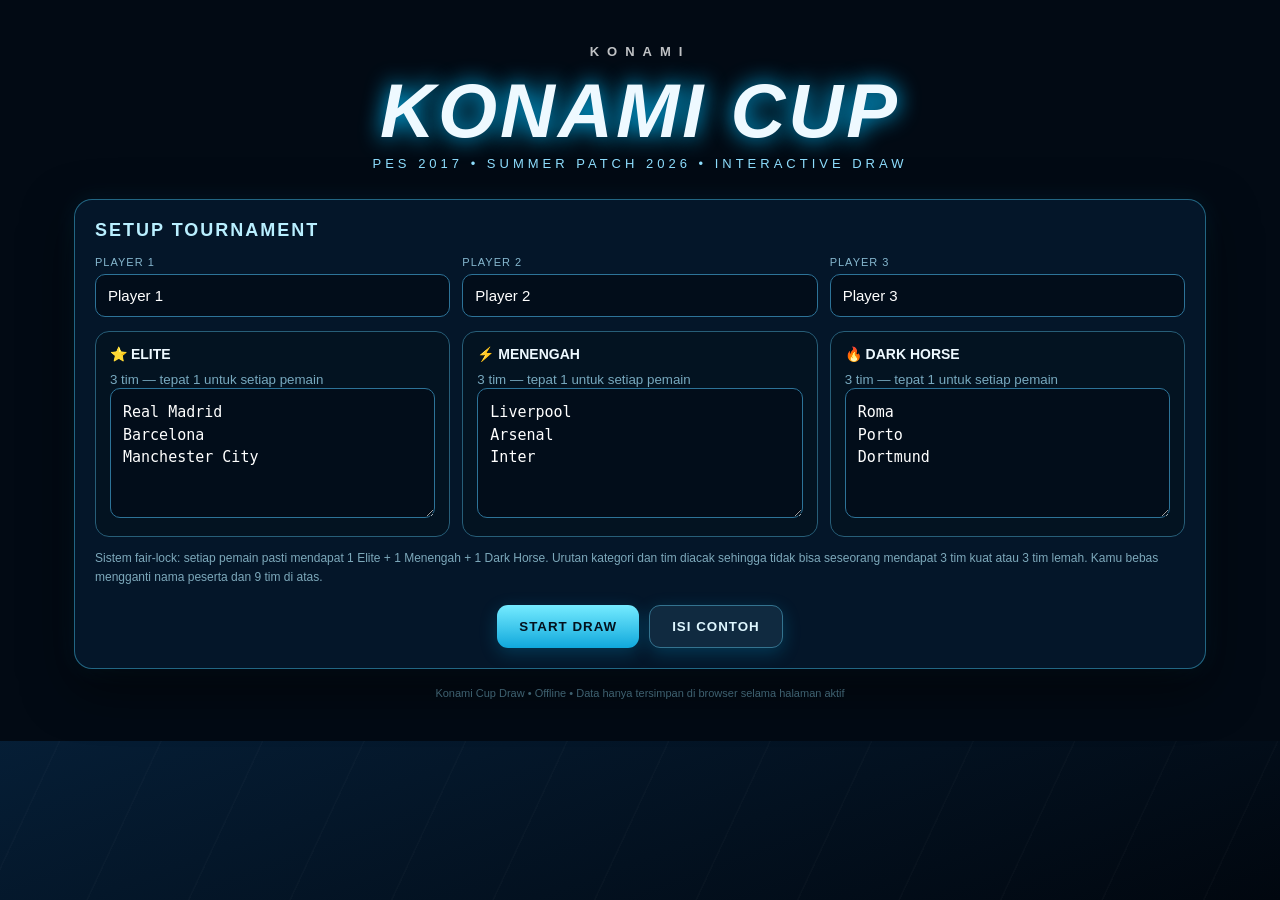
==== index.html @ 903709ac "Add files via upload" ====
<!DOCTYPE html>
<html lang="id">
<head>
<meta charset="UTF-8">
<meta name="viewport" content="width=device-width,initial-scale=1.0">
<title>KONAMI CUP DRAW 2026</title>
<link rel="stylesheet" href="style.css">
</head>
<body>
<div class="app">
<header>
  <div class="konami">KONAMI</div>
  <h1>KONAMI CUP</h1>
  <div class="subtitle">PES 2017 • SUMMER PATCH 2026 • INTERACTIVE DRAW</div>
</header>

<section id="setup" class="panel">
  <h2>SETUP TOURNAMENT</h2>
  <div class="grid3" id="players">
    <div><label>Player 1</label><input value="Player 1"></div>
    <div><label>Player 2</label><input value="Player 2"></div>
    <div><label>Player 3</label><input value="Player 3"></div>
  </div>

  <div class="grid3" style="margin-top:14px">
    <div class="tier"><h3>⭐ ELITE</h3><small>3 tim — tepat 1 untuk setiap pemain</small><textarea id="elite">Real Madrid
Barcelona
Manchester City</textarea></div>
    <div class="tier"><h3>⚡ MENENGAH</h3><small>3 tim — tepat 1 untuk setiap pemain</small><textarea id="mid">Liverpool
Arsenal
Inter</textarea></div>
    <div class="tier"><h3>🔥 DARK HORSE</h3><small>3 tim — tepat 1 untuk setiap pemain</small><textarea id="dark">Roma
Porto
Dortmund</textarea></div>
  </div>

  <p class="note">Sistem fair-lock: setiap pemain pasti mendapat 1 Elite + 1 Menengah + 1 Dark Horse. Urutan kategori dan tim diacak sehingga tidak bisa seseorang mendapat 3 tim kuat atau 3 tim lemah. Kamu bebas mengganti nama peserta dan 9 tim di atas.</p>
  <div class="btnrow"><button id="start">START DRAW</button><button class="secondary" id="demo">ISI CONTOH</button></div>
</section>

<section id="draw" class="panel hidden">
  <div class="drawbox">
    <div class="turn">CURRENT DRAW</div>
    <div class="player" id="playerName">PLAYER 1</div>
    <div class="ball" id="ball">⚽</div>
    <div class="slot"><span id="slotText">READY</span></div>
    <div class="status" id="status">Tekan SPIN untuk memulai</div>
    <div class="btnrow"><button id="spin">SPIN</button><button class="secondary" id="skip">SKIP ANIMATION</button></div>
  </div>
</section>

<section id="result" class="panel hidden">
  <h2>FINAL DRAW RESULT</h2>
  <div class="results" id="resultCards"></div>
  <div class="btnrow"><button id="bracketBtn">BUAT BRACKET</button><button class="secondary" id="again">DRAW ULANG</button></div>
</section>

<section id="bracketSection" class="panel hidden">
  <h2>TOURNAMENT BRACKET</h2>
  <div class="bracket" id="bracket"></div>
  <p class="note">Bracket awal dibuat dari 9 klub hasil draw. Karena format turnamen bisa kamu sesuaikan sendiri, slot pertama dibuat fleksibel untuk menentukan match/bye secara manual.</p>
</section>

<footer>Konami Cup Draw • Offline • Data hanya tersimpan di browser selama halaman aktif</footer>
</div>

<script src="script.js"></script>
</body>
</html>
---- style.css ----
:root{--cyan:#38d9ff;--blue:#0878d1;--deep:#04111f;--panel:rgba(5,24,45,.88);--line:rgba(77,214,255,.42);--text:#eef9ff}
*{box-sizing:border-box}html,body{margin:0;min-height:100%;font-family:Arial,Helvetica,sans-serif;background:#020a14;color:var(--text)}
body{overflow-x:hidden}
body:before{content:"";position:fixed;inset:0;background:
radial-gradient(circle at 50% 10%,rgba(20,130,220,.34),transparent 34%),
linear-gradient(160deg,#03101d 0%,#06213b 48%,#01070f 100%);z-index:-3}
body:after{content:"";position:fixed;inset:0;background:repeating-linear-gradient(115deg,transparent 0 90px,rgba(255,255,255,.018) 91px 92px);z-index:-2;animation:move 16s linear infinite}
@keyframes move{to{transform:translateX(180px)}}
.app{max-width:1180px;margin:auto;padding:24px}
header{text-align:center;padding:20px 10px 10px}
.konami{font-weight:900;letter-spacing:8px;font-size:13px;color:#fff;opacity:.75}
h1{font-size:clamp(36px,6vw,76px);margin:8px 0 2px;letter-spacing:3px;font-style:italic;text-shadow:0 0 22px #00bfff}
.subtitle{letter-spacing:4px;color:#8fdfff;font-size:13px}
.panel{background:var(--panel);border:1px solid var(--line);border-radius:18px;box-shadow:0 18px 50px #0008,0 0 24px #00bfff18;backdrop-filter:blur(12px);padding:20px;margin-top:18px}
h2{margin:0 0 15px;font-size:18px;letter-spacing:2px;color:#b9efff}
.grid3{display:grid;grid-template-columns:repeat(3,1fr);gap:12px}
input,textarea{width:100%;background:#020d1a;color:#fff;border:1px solid #2d7398;border-radius:10px;padding:12px;font-size:15px;outline:none}
input:focus,textarea:focus{border-color:var(--cyan);box-shadow:0 0 12px #00cfff33}
textarea{min-height:130px;resize:vertical;line-height:1.5}
label{display:block;font-size:11px;color:#86b8cf;margin-bottom:6px;text-transform:uppercase;letter-spacing:1px}
.tier{border:1px solid #275e78;border-radius:14px;padding:14px;background:#031321}
.tier h3{margin:0 0 8px;font-size:14px}
.tier small{color:#78a9bf}
.btnrow{display:flex;gap:10px;flex-wrap:wrap;justify-content:center;margin-top:18px}
button{border:0;border-radius:11px;padding:13px 22px;font-weight:800;letter-spacing:1px;cursor:pointer;color:#03111d;background:linear-gradient(180deg,#75ebff,#10a8dc);box-shadow:0 5px 18px #00bfff35;transition:.18s}
button:hover{transform:translateY(-2px);filter:brightness(1.08)}button:disabled{opacity:.45;cursor:not-allowed;transform:none}
.secondary{background:#102a40;color:#dff7ff;border:1px solid #34738f}.danger{background:#421d27;color:#ffdbe1;border:1px solid #8f4050}
.hidden{display:none!important}
.drawbox{text-align:center;min-height:430px;display:flex;flex-direction:column;justify-content:center;align-items:center}
.turn{font-size:13px;letter-spacing:4px;color:#83cbe3}.player{font-size:34px;font-weight:900;margin:8px 0 22px;color:#fff;text-shadow:0 0 18px #00bfff}
.ball{width:130px;height:130px;border-radius:50%;display:grid;place-items:center;margin:8px auto 22px;font-size:52px;background:radial-gradient(circle at 32% 28%,#fff,#bfeeff 23%,#277ba6 65%,#06121f 72%);box-shadow:0 0 35px #00cfff66, inset -15px -20px 30px #00111f;transition:.2s}
.spinning{animation:spin 0.45s linear infinite}
@keyframes spin{to{transform:rotate(360deg) scale(1.04)}}
.slot{width:min(700px,92%);height:92px;display:grid;place-items:center;border:2px solid #3ccfff;border-radius:15px;background:#020d19;box-shadow:0 0 28px #00cfff2e inset,0 0 18px #00cfff22;overflow:hidden}
.slot span{font-size:clamp(22px,4vw,42px);font-weight:900;letter-spacing:2px}
.status{height:24px;margin-top:12px;color:#83dfff;font-size:12px;letter-spacing:2px}
.results{display:grid;grid-template-columns:repeat(3,1fr);gap:16px}
.card{padding:18px;border:1px solid #2b6f8c;border-radius:15px;background:linear-gradient(145deg,#071c30,#020b15);position:relative;overflow:hidden}
.card:before{content:"";position:absolute;inset:-40px auto auto -30px;width:120px;height:120px;background:#00cfff22;filter:blur(30px)}
.card h3{margin:0 0 12px;color:#8ceaff}.team{display:flex;align-items:center;justify-content:space-between;padding:11px 12px;margin:7px 0;border-radius:9px;background:#ffffff08;border:1px solid #ffffff10}
.badge{font-size:10px;padding:4px 7px;border-radius:20px;background:#0b5d79;color:#baf3ff}.elite{background:#8b6815}.mid{background:#176047}.dark{background:#49356f}
.bracket{display:grid;grid-template-columns:repeat(4,1fr);gap:10px;align-items:center}
.match{background:#031321;border:1px solid #2c6279;border-radius:10px;padding:10px;font-size:12px;line-height:1.7}
.note{font-size:12px;color:#7da9bb;line-height:1.6}
footer{text-align:center;padding:18px;color:#4f7b8e;font-size:11px}
@media(max-width:800px){.grid3,.results{grid-template-columns:1fr}.bracket{grid-template-columns:1fr 1fr}.app{padding:12px}.panel{padding:14px}}
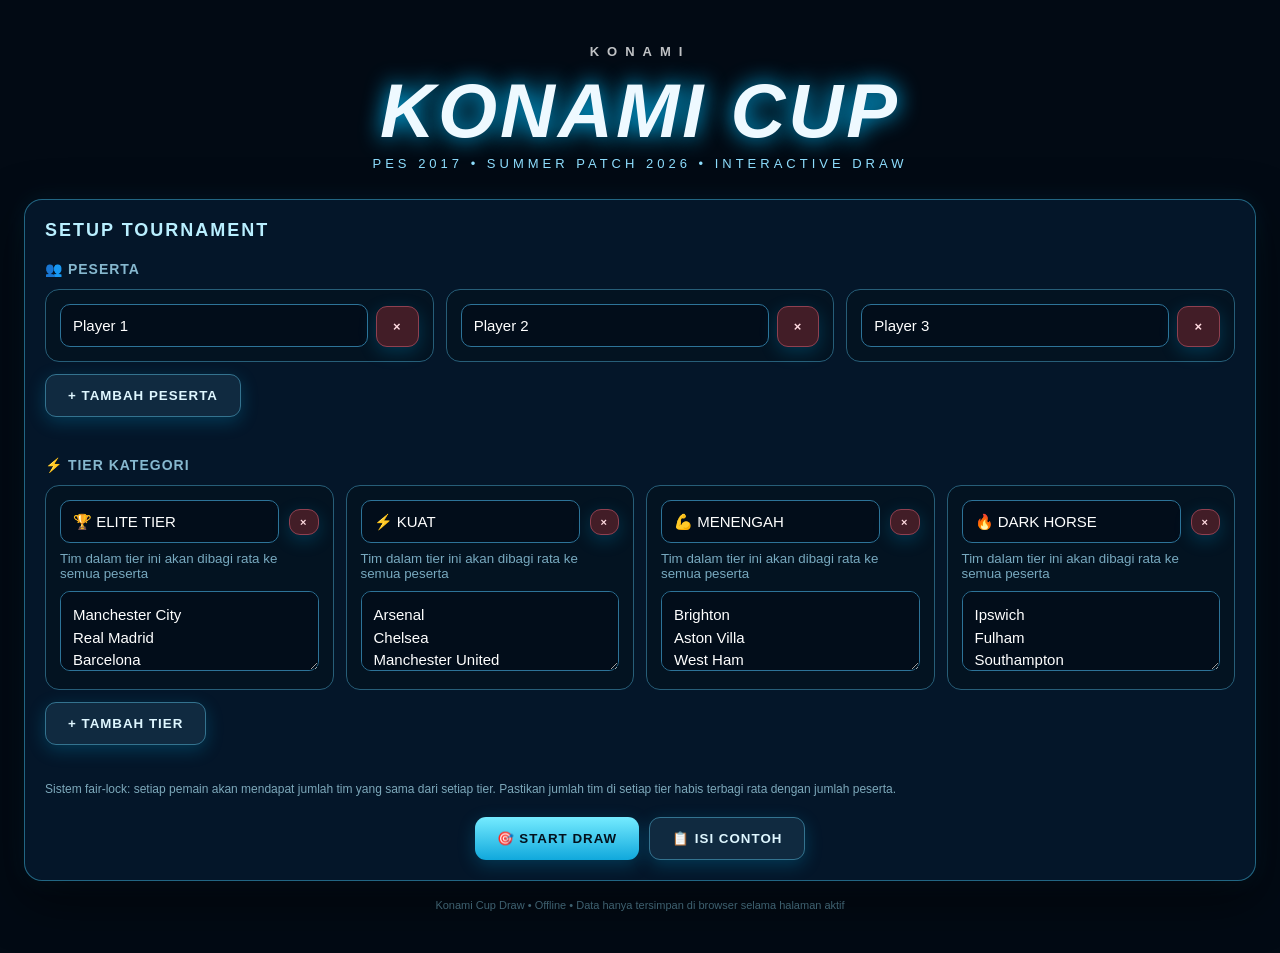
==== commit 95222313: "Add files via upload" ====
--- a/index.html
+++ b/index.html
@@ -3,7 +3,7 @@
 <head>
 <meta charset="UTF-8">
 <meta name="viewport" content="width=device-width,initial-scale=1.0">
-<title>KONAMI CUP DRAW 2026</title>
+<title>KONAMI CUP DRAW 2026 - ADVANCED</title>
 <link rel="stylesheet" href="style.css">
 </head>
 <body>
@@ -16,49 +16,54 @@
 
 <section id="setup" class="panel">
   <h2>SETUP TOURNAMENT</h2>
-  <div class="grid3" id="players">
-    <div><label>Player 1</label><input value="Player 1"></div>
-    <div><label>Player 2</label><input value="Player 2"></div>
-    <div><label>Player 3</label><input value="Player 3"></div>
+  
+  <div class="section-title">👥 PESERTA</div>
+  <div id="playersContainer" class="players-list"></div>
+  <button class="secondary" id="addPlayerBtn" style="margin-bottom:20px">+ TAMBAH PESERTA</button>
+
+  <div class="section-title">⚡ TIER KATEGORI</div>
+  <div id="tiersContainer" class="tiers-container"></div>
+  <button class="secondary" id="addTierBtn" style="margin-bottom:20px">+ TAMBAH TIER</button>
+
+  <p class="note">Sistem fair-lock: setiap pemain akan mendapat jumlah tim yang sama dari setiap tier. Pastikan jumlah tim di setiap tier habis terbagi rata dengan jumlah peserta.</p>
+  
+  <div class="btnrow">
+    <button id="start">🎯 START DRAW</button>
+    <button class="secondary" id="demo">📋 ISI CONTOH</button>
   </div>
-
-  <div class="grid3" style="margin-top:14px">
-    <div class="tier"><h3>⭐ ELITE</h3><small>3 tim — tepat 1 untuk setiap pemain</small><textarea id="elite">Real Madrid
-Barcelona
-Manchester City</textarea></div>
-    <div class="tier"><h3>⚡ MENENGAH</h3><small>3 tim — tepat 1 untuk setiap pemain</small><textarea id="mid">Liverpool
-Arsenal
-Inter</textarea></div>
-    <div class="tier"><h3>🔥 DARK HORSE</h3><small>3 tim — tepat 1 untuk setiap pemain</small><textarea id="dark">Roma
-Porto
-Dortmund</textarea></div>
-  </div>
-
-  <p class="note">Sistem fair-lock: setiap pemain pasti mendapat 1 Elite + 1 Menengah + 1 Dark Horse. Urutan kategori dan tim diacak sehingga tidak bisa seseorang mendapat 3 tim kuat atau 3 tim lemah. Kamu bebas mengganti nama peserta dan 9 tim di atas.</p>
-  <div class="btnrow"><button id="start">START DRAW</button><button class="secondary" id="demo">ISI CONTOH</button></div>
 </section>
 
 <section id="draw" class="panel hidden">
   <div class="drawbox">
     <div class="turn">CURRENT DRAW</div>
     <div class="player" id="playerName">PLAYER 1</div>
+    <div class="progress" id="progress">0/0</div>
     <div class="ball" id="ball">⚽</div>
     <div class="slot"><span id="slotText">READY</span></div>
+    <div class="tier-info" id="tierInfo">Tier: -</div>
     <div class="status" id="status">Tekan SPIN untuk memulai</div>
-    <div class="btnrow"><button id="spin">SPIN</button><button class="secondary" id="skip">SKIP ANIMATION</button></div>
+    <div class="btnrow">
+      <button id="spin">⚡ SPIN</button>
+      <button class="secondary" id="skip">⏭️ SKIP</button>
+    </div>
   </div>
 </section>
 
 <section id="result" class="panel hidden">
   <h2>FINAL DRAW RESULT</h2>
   <div class="results" id="resultCards"></div>
-  <div class="btnrow"><button id="bracketBtn">BUAT BRACKET</button><button class="secondary" id="again">DRAW ULANG</button></div>
+  <div class="btnrow">
+    <button id="bracketBtn">📊 BUAT BRACKET</button>
+    <button class="secondary" id="again">🔄 DRAW ULANG</button>
+  </div>
 </section>
 
 <section id="bracketSection" class="panel hidden">
   <h2>TOURNAMENT BRACKET</h2>
   <div class="bracket" id="bracket"></div>
-  <p class="note">Bracket awal dibuat dari 9 klub hasil draw. Karena format turnamen bisa kamu sesuaikan sendiri, slot pertama dibuat fleksibel untuk menentukan match/bye secara manual.</p>
+  <div class="btnrow">
+    <button class="secondary" id="backBtn">← KEMBALI</button>
+  </div>
 </section>
 
 <footer>Konami Cup Draw • Offline • Data hanya tersimpan di browser selama halaman aktif</footer>
@@ -66,4 +71,4 @@
 
 <script src="script.js"></script>
 </body>
-</html>+</html>
--- a/style.css
+++ b/style.css
@@ -6,41 +6,74 @@
 linear-gradient(160deg,#03101d 0%,#06213b 48%,#01070f 100%);z-index:-3}
 body:after{content:"";position:fixed;inset:0;background:repeating-linear-gradient(115deg,transparent 0 90px,rgba(255,255,255,.018) 91px 92px);z-index:-2;animation:move 16s linear infinite}
 @keyframes move{to{transform:translateX(180px)}}
-.app{max-width:1180px;margin:auto;padding:24px}
+.app{max-width:1280px;margin:auto;padding:24px}
 header{text-align:center;padding:20px 10px 10px}
 .konami{font-weight:900;letter-spacing:8px;font-size:13px;color:#fff;opacity:.75}
 h1{font-size:clamp(36px,6vw,76px);margin:8px 0 2px;letter-spacing:3px;font-style:italic;text-shadow:0 0 22px #00bfff}
 .subtitle{letter-spacing:4px;color:#8fdfff;font-size:13px}
 .panel{background:var(--panel);border:1px solid var(--line);border-radius:18px;box-shadow:0 18px 50px #0008,0 0 24px #00bfff18;backdrop-filter:blur(12px);padding:20px;margin-top:18px}
 h2{margin:0 0 15px;font-size:18px;letter-spacing:2px;color:#b9efff}
-.grid3{display:grid;grid-template-columns:repeat(3,1fr);gap:12px}
-input,textarea{width:100%;background:#020d1a;color:#fff;border:1px solid #2d7398;border-radius:10px;padding:12px;font-size:15px;outline:none}
-input:focus,textarea:focus{border-color:var(--cyan);box-shadow:0 0 12px #00cfff33}
-textarea{min-height:130px;resize:vertical;line-height:1.5}
+.section-title{font-size:14px;font-weight:800;color:#86b8cf;margin:20px 0 12px;text-transform:uppercase;letter-spacing:1px}
+input,textarea,select{width:100%;background:#020d1a;color:#fff;border:1px solid #2d7398;border-radius:10px;padding:12px;font-size:15px;outline:none;font-family:inherit}
+input:focus,textarea:focus,select:focus{border-color:var(--cyan);box-shadow:0 0 12px #00cfff33}
+textarea{min-height:100px;resize:vertical;line-height:1.5}
 label{display:block;font-size:11px;color:#86b8cf;margin-bottom:6px;text-transform:uppercase;letter-spacing:1px}
-.tier{border:1px solid #275e78;border-radius:14px;padding:14px;background:#031321}
-.tier h3{margin:0 0 8px;font-size:14px}
-.tier small{color:#78a9bf}
 .btnrow{display:flex;gap:10px;flex-wrap:wrap;justify-content:center;margin-top:18px}
 button{border:0;border-radius:11px;padding:13px 22px;font-weight:800;letter-spacing:1px;cursor:pointer;color:#03111d;background:linear-gradient(180deg,#75ebff,#10a8dc);box-shadow:0 5px 18px #00bfff35;transition:.18s}
-button:hover{transform:translateY(-2px);filter:brightness(1.08)}button:disabled{opacity:.45;cursor:not-allowed;transform:none}
-.secondary{background:#102a40;color:#dff7ff;border:1px solid #34738f}.danger{background:#421d27;color:#ffdbe1;border:1px solid #8f4050}
+button:hover{transform:translateY(-2px);filter:brightness(1.08)}
+button:disabled{opacity:.45;cursor:not-allowed;transform:none}
+.secondary{background:#102a40;color:#dff7ff;border:1px solid #34738f}
+.danger{background:#421d27;color:#ffdbe1;border:1px solid #8f4050}
 .hidden{display:none!important}
-.drawbox{text-align:center;min-height:430px;display:flex;flex-direction:column;justify-content:center;align-items:center}
-.turn{font-size:13px;letter-spacing:4px;color:#83cbe3}.player{font-size:34px;font-weight:900;margin:8px 0 22px;color:#fff;text-shadow:0 0 18px #00bfff}
-.ball{width:130px;height:130px;border-radius:50%;display:grid;place-items:center;margin:8px auto 22px;font-size:52px;background:radial-gradient(circle at 32% 28%,#fff,#bfeeff 23%,#277ba6 65%,#06121f 72%);box-shadow:0 0 35px #00cfff66, inset -15px -20px 30px #00111f;transition:.2s}
+
+/* Players Section */
+.players-list{display:grid;grid-template-columns:repeat(auto-fit,minmax(250px,1fr));gap:12px;margin-bottom:12px}
+.player-input-group{background:#031321;border:1px solid #275e78;border-radius:14px;padding:14px;display:flex;gap:8px;align-items:flex-end}
+.player-input-group input{flex:1;margin:0}
+.player-input-group button{margin:0;padding:12px 16px;font-size:13px;min-width:fit-content}
+
+/* Tiers Section */
+.tiers-container{display:grid;grid-template-columns:repeat(auto-fit,minmax(280px,1fr));gap:12px;margin-bottom:12px}
+.tier{border:1px solid #275e78;border-radius:14px;padding:14px;background:#031321}
+.tier h3{margin:0 0 8px;font-size:14px;display:flex;justify-content:space-between;align-items:center}
+.tier small{color:#78a9bf;display:block;margin-bottom:10px}
+.tier textarea{resize:vertical;min-height:80px}
+.tier-remove{background:#8f4050;color:#ffdbe1;padding:6px 10px;font-size:11px;cursor:pointer;border:0;border-radius:6px}
+.tier-remove:hover{background:#a64860}
+
+/* Draw Section */
+.drawbox{text-align:center;min-height:500px;display:flex;flex-direction:column;justify-content:center;align-items:center}
+.turn{font-size:13px;letter-spacing:4px;color:#83cbe3}
+.player{font-size:34px;font-weight:900;margin:8px 0 8px;color:#fff;text-shadow:0 0 18px #00bfff}
+.progress{font-size:12px;color:#7da9bb;margin-bottom:12px}
+.tier-info{font-size:12px;color:#83dfff;letter-spacing:1px;margin-bottom:8px}
+.ball{width:130px;height:130px;border-radius:50%;display:grid;place-items:center;margin:8px auto 22px;font-size:52px;background:radial-gradient(circle at 32% 28%,#fff,#bfeeff 23%,#277ba6 65%,#06121f 72%);box-shadow:0 0 35px #00cfff66,inset -15px -20px 30px #00111f;transition:.2s}
 .spinning{animation:spin 0.45s linear infinite}
 @keyframes spin{to{transform:rotate(360deg) scale(1.04)}}
 .slot{width:min(700px,92%);height:92px;display:grid;place-items:center;border:2px solid #3ccfff;border-radius:15px;background:#020d19;box-shadow:0 0 28px #00cfff2e inset,0 0 18px #00cfff22;overflow:hidden}
 .slot span{font-size:clamp(22px,4vw,42px);font-weight:900;letter-spacing:2px}
 .status{height:24px;margin-top:12px;color:#83dfff;font-size:12px;letter-spacing:2px}
-.results{display:grid;grid-template-columns:repeat(3,1fr);gap:16px}
+
+/* Results Section */
+.results{display:grid;grid-template-columns:repeat(auto-fit,minmax(250px,1fr));gap:16px}
 .card{padding:18px;border:1px solid #2b6f8c;border-radius:15px;background:linear-gradient(145deg,#071c30,#020b15);position:relative;overflow:hidden}
 .card:before{content:"";position:absolute;inset:-40px auto auto -30px;width:120px;height:120px;background:#00cfff22;filter:blur(30px)}
-.card h3{margin:0 0 12px;color:#8ceaff}.team{display:flex;align-items:center;justify-content:space-between;padding:11px 12px;margin:7px 0;border-radius:9px;background:#ffffff08;border:1px solid #ffffff10}
-.badge{font-size:10px;padding:4px 7px;border-radius:20px;background:#0b5d79;color:#baf3ff}.elite{background:#8b6815}.mid{background:#176047}.dark{background:#49356f}
-.bracket{display:grid;grid-template-columns:repeat(4,1fr);gap:10px;align-items:center}
-.match{background:#031321;border:1px solid #2c6279;border-radius:10px;padding:10px;font-size:12px;line-height:1.7}
-.note{font-size:12px;color:#7da9bb;line-height:1.6}
+.card h3{margin:0 0 12px;color:#8ceaff;position:relative;z-index:1}
+.team{display:flex;align-items:center;justify-content:space-between;padding:11px 12px;margin:7px 0;border-radius:9px;background:#ffffff08;border:1px solid #ffffff10;font-size:13px}
+.badge{font-size:10px;padding:4px 7px;border-radius:20px;background:#0b5d79;color:#baf3ff;font-weight:700}
+
+/* Bracket Section */
+.bracket{display:grid;grid-template-columns:repeat(auto-fit,minmax(200px,1fr));gap:10px;align-items:start}
+.match{background:#031321;border:1px solid #2c6279;border-radius:10px;padding:12px;font-size:12px;line-height:1.8}
+.match b{color:#8ceaff;display:block;margin-bottom:8px}
+
+.note{font-size:12px;color:#7da9bb;line-height:1.6;margin:15px 0}
 footer{text-align:center;padding:18px;color:#4f7b8e;font-size:11px}
-@media(max-width:800px){.grid3,.results{grid-template-columns:1fr}.bracket{grid-template-columns:1fr 1fr}.app{padding:12px}.panel{padding:14px}}+
+@media(max-width:800px){
+  .players-list,.results{grid-template-columns:1fr}
+  .bracket{grid-template-columns:1fr}
+  .app{padding:12px}
+  .panel{padding:14px}
+  .player{font-size:24px}
+}
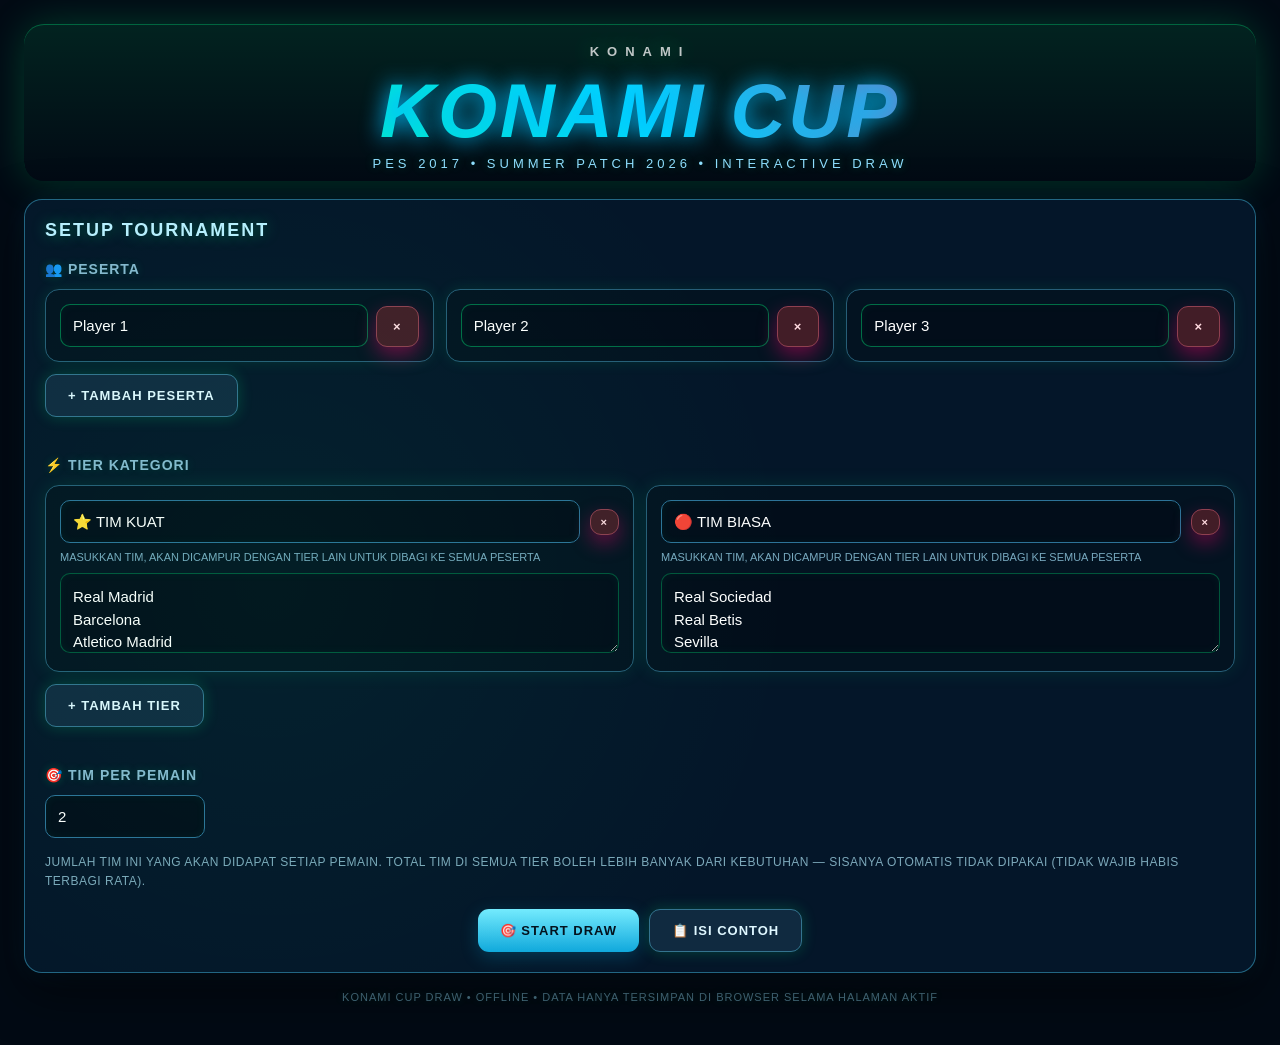
==== commit 155352ab: "Add files via upload" ====
--- a/index.html
+++ b/index.html
@@ -25,7 +25,9 @@
   <div id="tiersContainer" class="tiers-container"></div>
   <button class="secondary" id="addTierBtn" style="margin-bottom:20px">+ TAMBAH TIER</button>
 
-  <p class="note">Sistem fair-lock: setiap pemain akan mendapat jumlah tim yang sama dari setiap tier. Pastikan jumlah tim di setiap tier habis terbagi rata dengan jumlah peserta.</p>
+  <div class="section-title">🎯 TIM PER PEMAIN</div>
+  <input type="number" id="teamsPerPlayer" min="1" value="2" style="max-width:160px">
+  <p class="note">Jumlah tim ini yang akan didapat SETIAP pemain. Total tim di semua tier boleh lebih banyak dari kebutuhan — sisanya otomatis tidak dipakai (tidak wajib habis terbagi rata).</p>
   
   <div class="btnrow">
     <button id="start">🎯 START DRAW</button>
--- a/style.css
+++ b/style.css
@@ -1,4 +1,147 @@
-:root{--cyan:#38d9ff;--blue:#0878d1;--deep:#04111f;--panel:rgba(5,24,45,.88);--line:rgba(77,214,255,.42);--text:#eef9ff}
+:root{--cyan:#00ff88;--neon-pink:#ff006e;--neon-blue:#00d9ff;--grass:#1a4d2e;--deep:#0a0e27;--panel:rgba(10,15,40,.92);--line:rgba(0,255,136,.5);--text:#ffffff;--accent:#ff006e}
+*{box-sizing:border-box}html,body{margin:0;min-height:100%;font-family:'Arial',sans-serif;background:#0a0e27;color:var(--text)}
+body{overflow-x:hidden;background:linear-gradient(135deg,#0a0e27 0%,#1a2847 50%,#0f1a2e 100%)}
+
+/* FOOTBALL FIELD BACKGROUND */
+body:before{content:"";position:fixed;inset:0;background:
+radial-gradient(ellipse 100% 50% at 50% 0%,rgba(0,255,136,.15) 0%,transparent 50%),
+radial-gradient(circle at 50% 50%,rgba(255,0,110,.08) 0%,transparent 70%),
+repeating-linear-gradient(90deg,transparent 0,rgba(0,255,136,.02) 1px,transparent 2px);
+z-index:-3;animation:fieldPulse 8s ease-in-out infinite}
+
+@keyframes fieldPulse{0%,100%{opacity:1}50%{opacity:.7}}
+
+/* ANIMATED GRID */
+body:after{content:"";position:fixed;inset:0;background:
+repeating-linear-gradient(0deg,transparent 0 40px,rgba(0,255,136,.03) 40px 41px),
+repeating-linear-gradient(90deg,transparent 0 40px,rgba(0,255,136,.03) 40px 41px);
+z-index:-2;animation:gridMove 20s linear infinite}
+
+@keyframes gridMove{to{transform:translateY(40px)}}
+
+.app{max-width:1280px;margin:auto;padding:24px}
+
+/* HEADER - STADIUM STYLE */
+header{text-align:center;padding:30px 10px 15px;background:linear-gradient(180deg,rgba(0,255,136,.1) 0%,transparent 100%);border-radius:20px;margin-bottom:10px;box-shadow:0 0 40px rgba(0,255,136,.2),inset 0 1px 0 rgba(0,255,136,.3)}
+
+.konami{font-weight:900;letter-spacing:12px;font-size:12px;color:#00ff88;opacity:.9;text-shadow:0 0 20px rgba(0,255,136,.6);text-transform:uppercase}
+h1{font-size:clamp(40px,8vw,80px);margin:10px 0 5px;letter-spacing:4px;font-style:italic;text-shadow:0 0 30px #ff006e,0 0 60px rgba(0,255,136,.5);color:#fff;background:linear-gradient(45deg,#00ff88,#00d9ff,#ff006e);-webkit-background-clip:text;-webkit-text-fill-color:transparent;background-clip:text}
+
+.subtitle{letter-spacing:3px;color:#00d9ff;font-size:12px;text-shadow:0 0 10px rgba(0,255,136,.3)}
+
+.panel{background:var(--panel);border:2px solid var(--line);border-radius:20px;box-shadow:0 0 50px rgba(0,255,136,.2),0 0 20px rgba(255,0,110,.1),inset 0 1px 0 rgba(0,255,136,.2);backdrop-filter:blur(12px);padding:25px;margin-top:20px;position:relative;overflow:hidden}
+
+.panel:before{content:"";position:absolute;inset:0;background:radial-gradient(circle at 20% 50%,rgba(0,255,136,.05) 0%,transparent 50%);pointer-events:none}
+
+h2{margin:0 0 20px;font-size:18px;letter-spacing:3px;color:#00ff88;text-transform:uppercase;text-shadow:0 0 15px rgba(0,255,136,.4);font-weight:900}
+
+.section-title{font-size:14px;font-weight:900;color:#00d9ff;margin:25px 0 15px;text-transform:uppercase;letter-spacing:2px;text-shadow:0 0 10px rgba(0,255,136,.2)}
+
+input,textarea,select{width:100%;background:rgba(10,15,40,.8);color:#00ff88;border:2px solid rgba(0,255,136,.3);border-radius:12px;padding:12px;font-size:15px;outline:none;font-family:inherit;transition:.3s;box-shadow:inset 0 0 10px rgba(0,255,136,.05)}
+
+input:focus,textarea:focus,select:focus{border-color:var(--neon-pink);box-shadow:0 0 20px rgba(255,0,110,.4),inset 0 0 10px rgba(0,255,136,.1);color:#fff}
+
+textarea{min-height:100px;resize:vertical;line-height:1.6}
+
+label{display:block;font-size:11px;color:#00d9ff;margin-bottom:8px;text-transform:uppercase;letter-spacing:1.5px;font-weight:800}
+
+.btnrow{display:flex;gap:12px;flex-wrap:wrap;justify-content:center;margin-top:20px}
+
+button{border:0;border-radius:12px;padding:14px 28px;font-weight:900;letter-spacing:1.5px;cursor:pointer;background:linear-gradient(135deg,#00ff88 0%,#00d9ff 100%);color:#0a0e27;box-shadow:0 8px 25px rgba(0,255,136,.4),0 0 20px rgba(0,255,136,.2);transition:.25s;text-transform:uppercase;font-size:13px}
+
+button:hover{transform:translateY(-3px);box-shadow:0 12px 35px rgba(0,255,136,.6),0 0 30px rgba(0,255,136,.3);filter:brightness(1.15)}
+
+button:active{transform:translateY(-1px)}
+
+button:disabled{opacity:.4;cursor:not-allowed;transform:none}
+
+.secondary{background:linear-gradient(135deg,rgba(0,255,136,.2),rgba(0,255,136,.1));color:#00ff88;border:2px solid rgba(0,255,136,.4);box-shadow:0 0 15px rgba(0,255,136,.2)}
+
+.secondary:hover{background:linear-gradient(135deg,rgba(0,255,136,.3),rgba(0,255,136,.2));box-shadow:0 0 25px rgba(0,255,136,.4)}
+
+.danger{background:linear-gradient(135deg,#ff006e,#ff3d82);color:#fff;border:0;box-shadow:0 8px 20px rgba(255,0,110,.4)}
+
+.danger:hover{box-shadow:0 12px 30px rgba(255,0,110,.6)}
+
+.hidden{display:none!important}
+
+/* PLAYERS SECTION */
+.players-list{display:grid;grid-template-columns:repeat(auto-fit,minmax(250px,1fr));gap:15px;margin-bottom:15px}
+
+.player-input-group{background:linear-gradient(135deg,rgba(0,255,136,.1),rgba(0,255,136,.05));border:2px solid rgba(0,255,136,.3);border-radius:14px;padding:15px;display:flex;gap:10px;align-items:flex-end;box-shadow:0 0 15px rgba(0,255,136,.1)}
+
+.player-input-group input{flex:1;margin:0;border-color:rgba(0,255,136,.4)}
+
+.player-input-group button{margin:0;padding:12px 16px;font-size:13px;min-width:fit-content}
+
+/* TIERS SECTION */
+.tiers-container{display:grid;grid-template-columns:repeat(auto-fit,minmax(280px,1fr));gap:15px;margin-bottom:15px}
+
+.tier{border:2px solid rgba(0,255,136,.4);border-radius:16px;padding:18px;background:linear-gradient(135deg,rgba(0,255,136,.05),rgba(255,0,110,.03));box-shadow:0 0 20px rgba(0,255,136,.1)}
+
+.tier h3{margin:0 0 12px;font-size:15px;display:flex;justify-content:space-between;align-items:center;color:#00ff88;text-shadow:0 0 10px rgba(0,255,136,.3)}
+
+.tier small{color:#00d9ff;display:block;margin-bottom:12px;font-size:11px;text-transform:uppercase}
+
+.tier textarea{border-color:rgba(0,255,136,.3);resize:vertical;min-height:80px}
+
+/* DRAW SECTION */
+.drawbox{text-align:center;min-height:550px;display:flex;flex-direction:column;justify-content:center;align-items:center;background:linear-gradient(180deg,rgba(0,255,136,.05) 0%,transparent 100%)}
+
+.turn{font-size:13px;letter-spacing:3px;color:#00d9ff;text-transform:uppercase;text-shadow:0 0 10px rgba(0,255,136,.3)}
+
+.player{font-size:38px;font-weight:900;margin:12px 0 8px;color:#fff;text-shadow:0 0 30px #00ff88,0 0 15px #ff006e}
+
+.progress{font-size:13px;color:#00d9ff;margin-bottom:12px;text-transform:uppercase;letter-spacing:1px;font-weight:800}
+
+.tier-info{font-size:13px;color:#00ff88;letter-spacing:1px;margin-bottom:10px;text-shadow:0 0 10px rgba(0,255,136,.3);text-transform:uppercase;font-weight:900}
+
+.ball{width:140px;height:140px;border-radius:50%;display:grid;place-items:center;margin:15px auto 25px;font-size:60px;background:radial-gradient(circle at 35% 35%,#fff 0%,#ffd700 20%,#ff6b00 60%,#1a0000 100%);box-shadow:0 0 50px #ff006e,0 0 80px rgba(0,255,136,.3),inset -20px -25px 40px rgba(0,0,0,.4);position:relative}
+
+.ball:after{content:"";position:absolute;inset:2px;border-radius:50%;box-shadow:inset -10px -10px 20px rgba(0,0,0,.3)}
+
+.spinning{animation:spin 0.4s linear infinite}
+
+@keyframes spin{to{transform:rotate(360deg) scale(1.05)}}
+
+.slot{width:min(750px,94%);height:100px;display:grid;place-items:center;border:3px solid #00ff88;border-radius:16px;background:linear-gradient(135deg,rgba(0,255,136,.1),rgba(0,255,136,.05));box-shadow:0 0 40px rgba(0,255,136,.4),inset 0 0 20px rgba(0,255,136,.1);overflow:hidden}
+
+.slot span{font-size:clamp(24px,5vw,44px);font-weight:900;letter-spacing:2px;color:#00ff88;text-shadow:0 0 20px rgba(0,255,136,.5)}
+
+.status{height:26px;margin-top:14px;color:#00d9ff;font-size:13px;letter-spacing:1px;text-transform:uppercase;font-weight:800}
+
+/* RESULTS SECTION */
+.results{display:grid;grid-template-columns:repeat(auto-fit,minmax(250px,1fr));gap:18px}
+
+.card{padding:20px;border:3px solid #00ff88;border-radius:18px;background:linear-gradient(135deg,rgba(0,255,136,.1),rgba(255,0,110,.05));position:relative;overflow:hidden;box-shadow:0 0 30px rgba(0,255,136,.2)}
+
+.card:before{content:"";position:absolute;inset:0;background:radial-gradient(circle at 20% 50%,rgba(0,255,136,.1) 0%,transparent 60%);pointer-events:none}
+
+.card h3{margin:0 0 15px;color:#00ff88;position:relative;z-index:1;text-shadow:0 0 15px rgba(0,255,136,.4);text-transform:uppercase;font-size:16px}
+
+.team{display:flex;align-items:center;justify-content:space-between;padding:12px 14px;margin:8px 0;border-radius:10px;background:rgba(0,255,136,.1);border:2px solid rgba(0,255,136,.3);font-size:13px;color:#00ff88;position:relative;z-index:1;box-shadow:0 0 10px rgba(0,255,136,.1);font-weight:700}
+
+.badge{font-size:10px;padding:5px 10px;border-radius:20px;background:linear-gradient(135deg,#ff006e,#ff3d82);color:#fff;font-weight:800;text-transform:uppercase;letter-spacing:.5px}
+
+/* BRACKET SECTION */
+.bracket{display:grid;grid-template-columns:repeat(auto-fit,minmax(200px,1fr));gap:12px;align-items:start}
+
+.match{background:linear-gradient(135deg,rgba(0,255,136,.1),rgba(0,255,136,.05));border:2px solid #00ff88;border-radius:12px;padding:14px;font-size:12px;line-height:1.8;color:#00ff88;box-shadow:0 0 15px rgba(0,255,136,.2);font-weight:600}
+
+.match b{color:#00ff88;display:block;margin-bottom:10px;text-transform:uppercase;font-size:11px;letter-spacing:1px;text-shadow:0 0 10px rgba(0,255,136,.3)}
+
+.note{font-size:12px;color:#00d9ff;line-height:1.7;margin:18px 0;text-transform:uppercase;letter-spacing:.5px}
+
+footer{text-align:center;padding:20px;color:#00d9ff;font-size:11px;letter-spacing:1px;text-transform:uppercase;text-shadow:0 0 10px rgba(0,255,136,.2)}
+
+@media(max-width:800px){
+  .players-list,.results{grid-template-columns:1fr}
+  .bracket{grid-template-columns:1fr}
+  .app{padding:12px}
+  .panel{padding:18px}
+  .player{font-size:28px}
+  h1{font-size:clamp(30px,7vw,50px)}
+}:root{--cyan:#38d9ff;--blue:#0878d1;--deep:#04111f;--panel:rgba(5,24,45,.88);--line:rgba(77,214,255,.42);--text:#eef9ff}
 *{box-sizing:border-box}html,body{margin:0;min-height:100%;font-family:Arial,Helvetica,sans-serif;background:#020a14;color:var(--text)}
 body{overflow-x:hidden}
 body:before{content:"";position:fixed;inset:0;background:
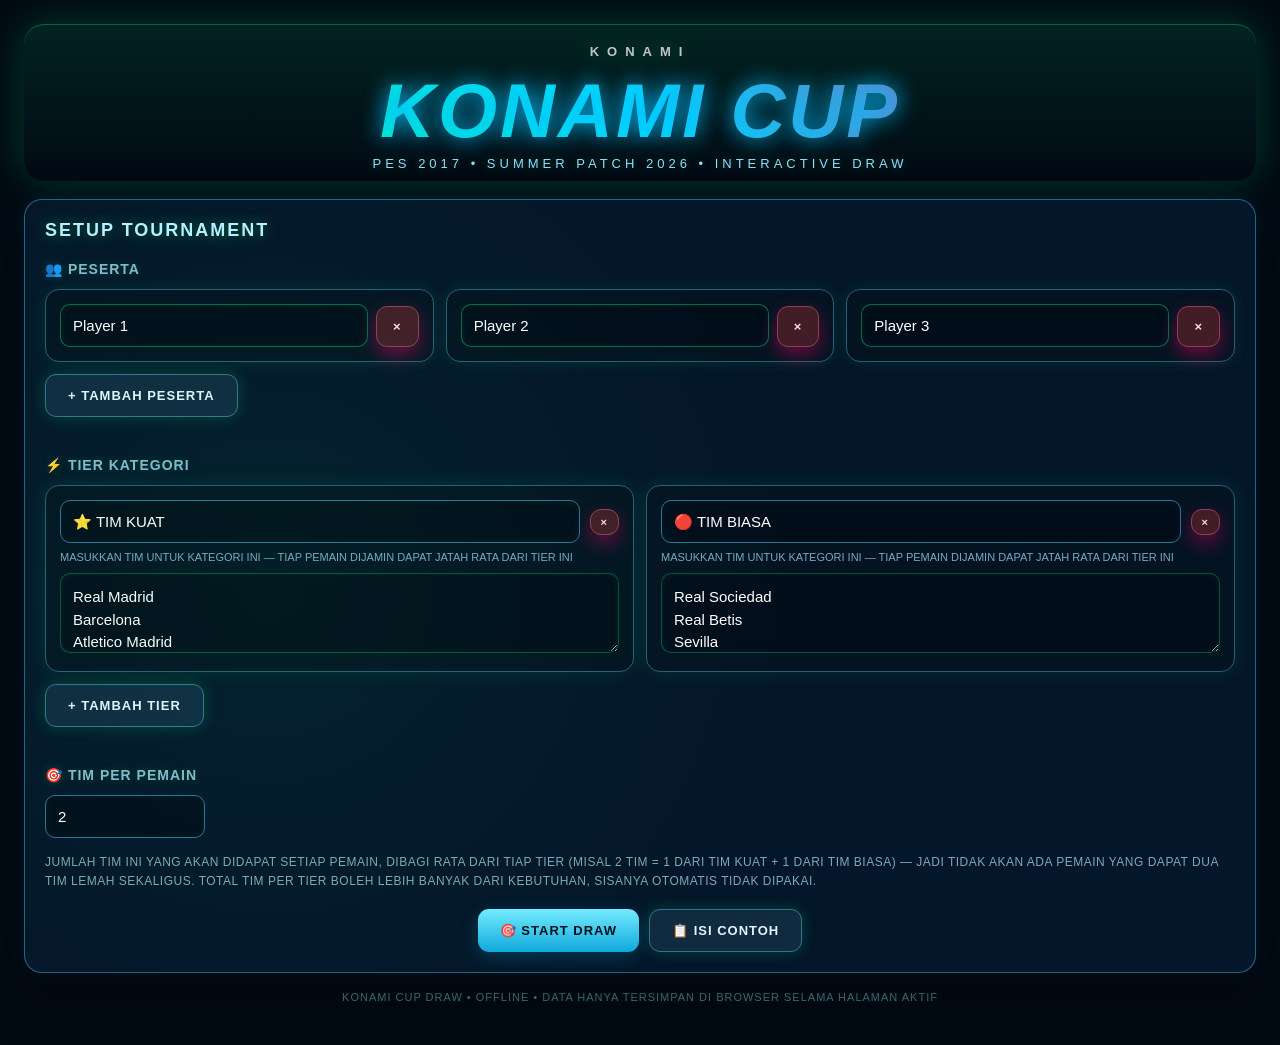
==== commit de856cba: "Add files via upload" ====
--- a/index.html
+++ b/index.html
@@ -27,7 +27,7 @@
 
   <div class="section-title">🎯 TIM PER PEMAIN</div>
   <input type="number" id="teamsPerPlayer" min="1" value="2" style="max-width:160px">
-  <p class="note">Jumlah tim ini yang akan didapat SETIAP pemain. Total tim di semua tier boleh lebih banyak dari kebutuhan — sisanya otomatis tidak dipakai (tidak wajib habis terbagi rata).</p>
+  <p class="note">Jumlah tim ini yang akan didapat SETIAP pemain, dibagi RATA dari tiap tier (misal 2 tim = 1 dari Tim Kuat + 1 dari Tim Biasa) — jadi tidak akan ada pemain yang dapat dua tim lemah sekaligus. Total tim per tier boleh lebih banyak dari kebutuhan, sisanya otomatis tidak dipakai.</p>
   
   <div class="btnrow">
     <button id="start">🎯 START DRAW</button>
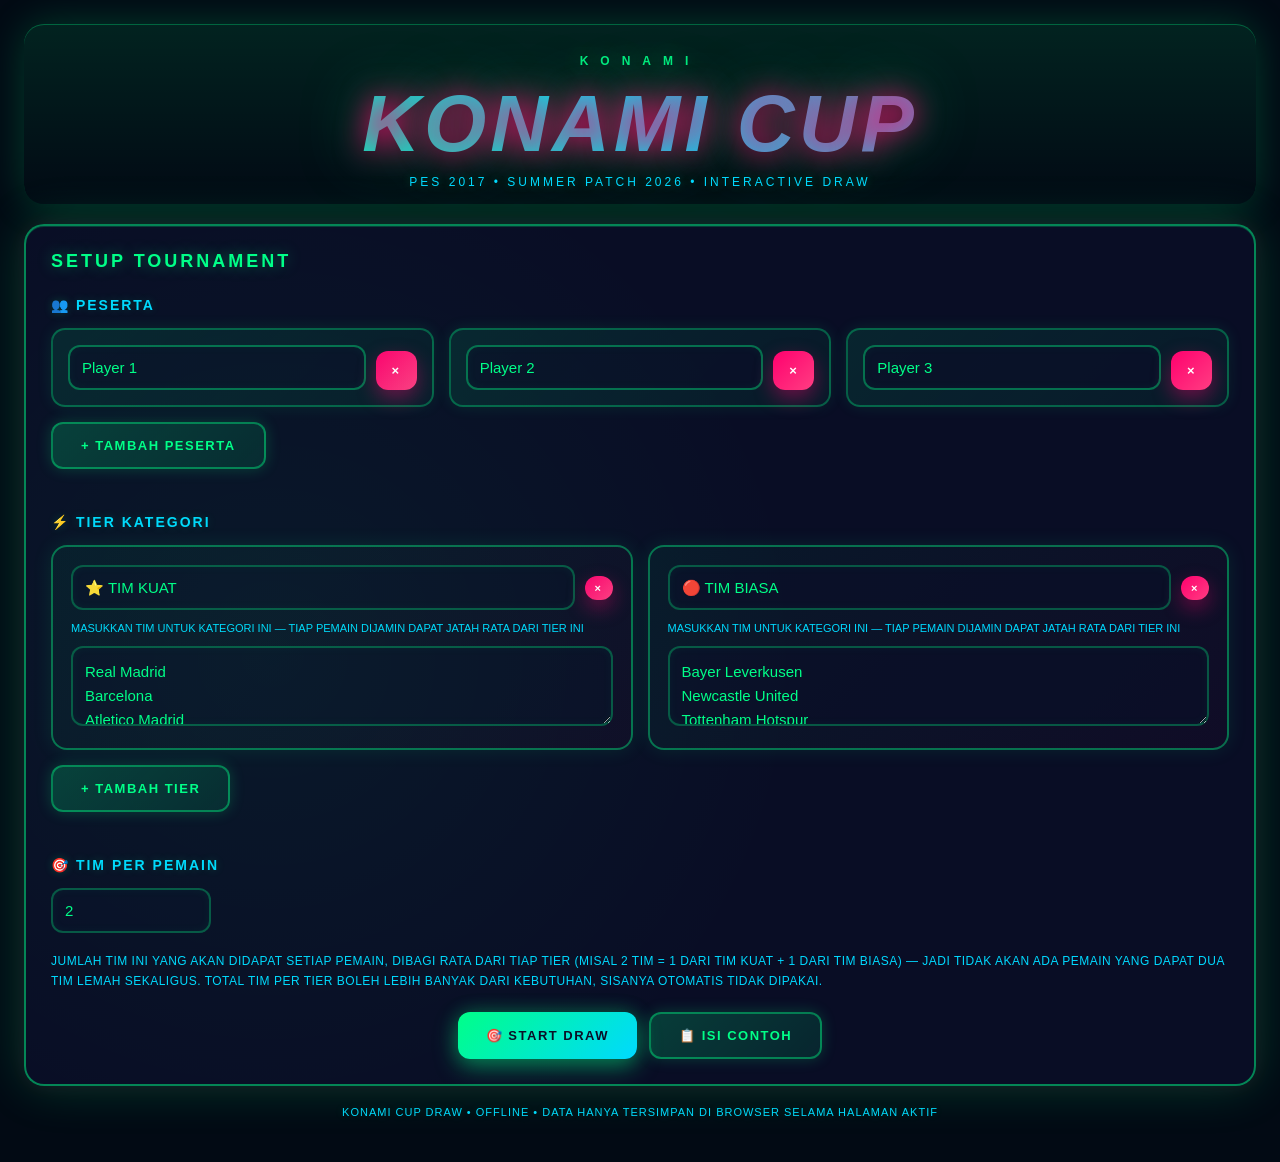
==== commit 55d8001b: "Add files via upload" ====
--- a/index.html
+++ b/index.html
@@ -7,6 +7,12 @@
 <link rel="stylesheet" href="style.css">
 </head>
 <body>
+<div class="bg-slideshow" aria-hidden="true">
+  <div class="bg-layer" style="background-image:url('assets/efootball-bg.jpg')"></div>
+  <div class="bg-layer" style="background-image:url('assets/bg-premier-badges.jpg')"></div>
+  <div class="bg-layer" style="background-image:url('assets/bg-national-stars.webp')"></div>
+  <div class="bg-layer" style="background-image:url('assets/bg-efootball-poster.jpg')"></div>
+</div>
 <div class="app">
 <header>
   <div class="konami">KONAMI</div>
@@ -40,8 +46,11 @@
     <div class="turn">CURRENT DRAW</div>
     <div class="player" id="playerName">PLAYER 1</div>
     <div class="progress" id="progress">0/0</div>
-    <div class="ball" id="ball">⚽</div>
-    <div class="slot"><span id="slotText">READY</span></div>
+    <div class="wheel-wrap">
+      <div class="wheel-pointer"></div>
+      <div class="wheel" id="wheel"></div>
+      <div class="wheel-center">⚽</div>
+    </div>
     <div class="tier-info" id="tierInfo">Tier: -</div>
     <div class="status" id="status">Tekan SPIN untuk memulai</div>
     <div class="btnrow">
--- a/style.css
+++ b/style.css
@@ -1,17 +1,29 @@
 :root{--cyan:#00ff88;--neon-pink:#ff006e;--neon-blue:#00d9ff;--grass:#1a4d2e;--deep:#0a0e27;--panel:rgba(10,15,40,.92);--line:rgba(0,255,136,.5);--text:#ffffff;--accent:#ff006e}
-*{box-sizing:border-box}html,body{margin:0;min-height:100%;font-family:'Arial',sans-serif;background:#0a0e27;color:var(--text)}
-body{overflow-x:hidden;background:linear-gradient(135deg,#0a0e27 0%,#1a2847 50%,#0f1a2e 100%)}
+*{box-sizing:border-box}
+html,body{margin:0;min-height:100%;font-family:'Arial',sans-serif;background:#020a14;color:var(--text)}
+body{overflow-x:hidden}
 
-/* FOOTBALL FIELD BACKGROUND */
-body:before{content:"";position:fixed;inset:0;background:
-radial-gradient(ellipse 100% 50% at 50% 0%,rgba(0,255,136,.15) 0%,transparent 50%),
-radial-gradient(circle at 50% 50%,rgba(255,0,110,.08) 0%,transparent 70%),
-repeating-linear-gradient(90deg,transparent 0,rgba(0,255,136,.02) 1px,transparent 2px);
-z-index:-3;animation:fieldPulse 8s ease-in-out infinite}
+/* BACKGROUND SLIDESHOW: cycles through eFootball / club / national team photos */
+.bg-slideshow{position:fixed;inset:0;z-index:-4;overflow:hidden;background:#020a14}
+.bg-layer{position:absolute;inset:0;background-size:cover;background-position:center 20%;background-repeat:no-repeat;opacity:0;animation:bgFade 32s infinite ease-in-out}
+.bg-layer:nth-child(1){animation-delay:-24s}
+.bg-layer:nth-child(2){animation-delay:-16s}
+.bg-layer:nth-child(3){animation-delay:-8s}
+.bg-layer:nth-child(4){animation-delay:0s}
+@keyframes bgFade{
+  0%{opacity:0}
+  4%{opacity:1}
+  20%{opacity:1}
+  25%{opacity:0}
+  100%{opacity:0}
+}
 
-@keyframes fieldPulse{0%,100%{opacity:1}50%{opacity:.7}}
+/* dark scrim above the slideshow so text stays readable, with scanline grid on top of that */
+body:before{content:"";position:fixed;inset:0;
+  background:linear-gradient(180deg,rgba(2,8,16,.90) 0%,rgba(2,8,16,.94) 55%,rgba(2,8,16,.97) 100%);
+  z-index:-3}
 
-/* ANIMATED GRID */
+/* subtle scanline/grid texture on top of the photo */
 body:after{content:"";position:fixed;inset:0;background:
 repeating-linear-gradient(0deg,transparent 0 40px,rgba(0,255,136,.03) 40px 41px),
 repeating-linear-gradient(90deg,transparent 0 40px,rgba(0,255,136,.03) 40px 41px);
@@ -21,117 +33,80 @@
 
 .app{max-width:1280px;margin:auto;padding:24px}
 
-/* HEADER - STADIUM STYLE */
+/* HEADER */
 header{text-align:center;padding:30px 10px 15px;background:linear-gradient(180deg,rgba(0,255,136,.1) 0%,transparent 100%);border-radius:20px;margin-bottom:10px;box-shadow:0 0 40px rgba(0,255,136,.2),inset 0 1px 0 rgba(0,255,136,.3)}
-
 .konami{font-weight:900;letter-spacing:12px;font-size:12px;color:#00ff88;opacity:.9;text-shadow:0 0 20px rgba(0,255,136,.6);text-transform:uppercase}
 h1{font-size:clamp(40px,8vw,80px);margin:10px 0 5px;letter-spacing:4px;font-style:italic;text-shadow:0 0 30px #ff006e,0 0 60px rgba(0,255,136,.5);color:#fff;background:linear-gradient(45deg,#00ff88,#00d9ff,#ff006e);-webkit-background-clip:text;-webkit-text-fill-color:transparent;background-clip:text}
-
 .subtitle{letter-spacing:3px;color:#00d9ff;font-size:12px;text-shadow:0 0 10px rgba(0,255,136,.3)}
 
 .panel{background:var(--panel);border:2px solid var(--line);border-radius:20px;box-shadow:0 0 50px rgba(0,255,136,.2),0 0 20px rgba(255,0,110,.1),inset 0 1px 0 rgba(0,255,136,.2);backdrop-filter:blur(12px);padding:25px;margin-top:20px;position:relative;overflow:hidden}
-
 .panel:before{content:"";position:absolute;inset:0;background:radial-gradient(circle at 20% 50%,rgba(0,255,136,.05) 0%,transparent 50%);pointer-events:none}
 
 h2{margin:0 0 20px;font-size:18px;letter-spacing:3px;color:#00ff88;text-transform:uppercase;text-shadow:0 0 15px rgba(0,255,136,.4);font-weight:900}
-
 .section-title{font-size:14px;font-weight:900;color:#00d9ff;margin:25px 0 15px;text-transform:uppercase;letter-spacing:2px;text-shadow:0 0 10px rgba(0,255,136,.2)}
 
 input,textarea,select{width:100%;background:rgba(10,15,40,.8);color:#00ff88;border:2px solid rgba(0,255,136,.3);border-radius:12px;padding:12px;font-size:15px;outline:none;font-family:inherit;transition:.3s;box-shadow:inset 0 0 10px rgba(0,255,136,.05)}
-
 input:focus,textarea:focus,select:focus{border-color:var(--neon-pink);box-shadow:0 0 20px rgba(255,0,110,.4),inset 0 0 10px rgba(0,255,136,.1);color:#fff}
-
 textarea{min-height:100px;resize:vertical;line-height:1.6}
-
 label{display:block;font-size:11px;color:#00d9ff;margin-bottom:8px;text-transform:uppercase;letter-spacing:1.5px;font-weight:800}
 
 .btnrow{display:flex;gap:12px;flex-wrap:wrap;justify-content:center;margin-top:20px}
-
 button{border:0;border-radius:12px;padding:14px 28px;font-weight:900;letter-spacing:1.5px;cursor:pointer;background:linear-gradient(135deg,#00ff88 0%,#00d9ff 100%);color:#0a0e27;box-shadow:0 8px 25px rgba(0,255,136,.4),0 0 20px rgba(0,255,136,.2);transition:.25s;text-transform:uppercase;font-size:13px}
-
 button:hover{transform:translateY(-3px);box-shadow:0 12px 35px rgba(0,255,136,.6),0 0 30px rgba(0,255,136,.3);filter:brightness(1.15)}
-
 button:active{transform:translateY(-1px)}
-
 button:disabled{opacity:.4;cursor:not-allowed;transform:none}
-
 .secondary{background:linear-gradient(135deg,rgba(0,255,136,.2),rgba(0,255,136,.1));color:#00ff88;border:2px solid rgba(0,255,136,.4);box-shadow:0 0 15px rgba(0,255,136,.2)}
-
 .secondary:hover{background:linear-gradient(135deg,rgba(0,255,136,.3),rgba(0,255,136,.2));box-shadow:0 0 25px rgba(0,255,136,.4)}
-
 .danger{background:linear-gradient(135deg,#ff006e,#ff3d82);color:#fff;border:0;box-shadow:0 8px 20px rgba(255,0,110,.4)}
-
 .danger:hover{box-shadow:0 12px 30px rgba(255,0,110,.6)}
-
 .hidden{display:none!important}
 
 /* PLAYERS SECTION */
 .players-list{display:grid;grid-template-columns:repeat(auto-fit,minmax(250px,1fr));gap:15px;margin-bottom:15px}
-
 .player-input-group{background:linear-gradient(135deg,rgba(0,255,136,.1),rgba(0,255,136,.05));border:2px solid rgba(0,255,136,.3);border-radius:14px;padding:15px;display:flex;gap:10px;align-items:flex-end;box-shadow:0 0 15px rgba(0,255,136,.1)}
-
 .player-input-group input{flex:1;margin:0;border-color:rgba(0,255,136,.4)}
-
 .player-input-group button{margin:0;padding:12px 16px;font-size:13px;min-width:fit-content}
 
 /* TIERS SECTION */
 .tiers-container{display:grid;grid-template-columns:repeat(auto-fit,minmax(280px,1fr));gap:15px;margin-bottom:15px}
-
 .tier{border:2px solid rgba(0,255,136,.4);border-radius:16px;padding:18px;background:linear-gradient(135deg,rgba(0,255,136,.05),rgba(255,0,110,.03));box-shadow:0 0 20px rgba(0,255,136,.1)}
-
 .tier h3{margin:0 0 12px;font-size:15px;display:flex;justify-content:space-between;align-items:center;color:#00ff88;text-shadow:0 0 10px rgba(0,255,136,.3)}
-
 .tier small{color:#00d9ff;display:block;margin-bottom:12px;font-size:11px;text-transform:uppercase}
-
 .tier textarea{border-color:rgba(0,255,136,.3);resize:vertical;min-height:80px}
+.tier-remove{background:#8f4050;color:#ffdbe1;padding:6px 10px;font-size:11px;cursor:pointer;border:0;border-radius:6px}
+.tier-remove:hover{background:#a64860}
 
 /* DRAW SECTION */
-.drawbox{text-align:center;min-height:550px;display:flex;flex-direction:column;justify-content:center;align-items:center;background:linear-gradient(180deg,rgba(0,255,136,.05) 0%,transparent 100%)}
+.drawbox{text-align:center;min-height:620px;display:flex;flex-direction:column;justify-content:center;align-items:center;background:linear-gradient(180deg,rgba(0,255,136,.05) 0%,transparent 100%)}
+.turn{font-size:13px;letter-spacing:3px;color:#00d9ff;text-transform:uppercase;text-shadow:0 0 10px rgba(0,255,136,.3)}
+.player{font-size:38px;font-weight:900;margin:12px 0 8px;color:#fff;text-shadow:0 0 30px #00ff88,0 0 15px #ff006e}
+.progress{font-size:13px;color:#00d9ff;margin-bottom:6px;text-transform:uppercase;letter-spacing:1px;font-weight:800}
+.tier-info{font-size:13px;color:#00ff88;letter-spacing:1px;margin-bottom:18px;text-shadow:0 0 10px rgba(0,255,136,.3);text-transform:uppercase;font-weight:900}
 
-.turn{font-size:13px;letter-spacing:3px;color:#00d9ff;text-transform:uppercase;text-shadow:0 0 10px rgba(0,255,136,.3)}
+/* SPIN WHEEL */
+.wheel-wrap{position:relative;width:min(78vw,320px);height:min(78vw,320px);margin:6px auto 22px}
+.wheel-pointer{position:absolute;top:-14px;left:50%;transform:translateX(-50%);z-index:5;width:0;height:0;border-left:14px solid transparent;border-right:14px solid transparent;border-top:26px solid #ff006e;filter:drop-shadow(0 3px 6px rgba(0,0,0,.6))}
+.wheel{position:relative;width:100%;height:100%;border-radius:50%;border:5px solid #041018;box-shadow:0 0 0 4px #00ff88,0 0 40px rgba(0,255,136,.4),inset 0 0 35px rgba(0,0,0,.45);overflow:hidden}
+.wheel-label{position:absolute;inset:0;pointer-events:none}
+.wheel-label span{position:absolute;top:9%;left:50%;transform:translateX(-50%);width:74px;text-align:center;font-size:10.5px;font-weight:800;line-height:1.15;color:#04121c;text-shadow:0 1px 1px rgba(255,255,255,.25)}
+.wheel-center{position:absolute;top:50%;left:50%;transform:translate(-50%,-50%);width:22%;height:22%;border-radius:50%;background:radial-gradient(circle at 35% 35%,#fff 0%,#ffd700 25%,#ff6b00 65%,#1a0000 100%);box-shadow:0 0 25px rgba(255,0,110,.6),inset -6px -8px 14px rgba(0,0,0,.4);display:grid;place-items:center;font-size:20px;z-index:4}
 
-.player{font-size:38px;font-weight:900;margin:12px 0 8px;color:#fff;text-shadow:0 0 30px #00ff88,0 0 15px #ff006e}
-
-.progress{font-size:13px;color:#00d9ff;margin-bottom:12px;text-transform:uppercase;letter-spacing:1px;font-weight:800}
-
-.tier-info{font-size:13px;color:#00ff88;letter-spacing:1px;margin-bottom:10px;text-shadow:0 0 10px rgba(0,255,136,.3);text-transform:uppercase;font-weight:900}
-
-.ball{width:140px;height:140px;border-radius:50%;display:grid;place-items:center;margin:15px auto 25px;font-size:60px;background:radial-gradient(circle at 35% 35%,#fff 0%,#ffd700 20%,#ff6b00 60%,#1a0000 100%);box-shadow:0 0 50px #ff006e,0 0 80px rgba(0,255,136,.3),inset -20px -25px 40px rgba(0,0,0,.4);position:relative}
-
-.ball:after{content:"";position:absolute;inset:2px;border-radius:50%;box-shadow:inset -10px -10px 20px rgba(0,0,0,.3)}
-
-.spinning{animation:spin 0.4s linear infinite}
-
-@keyframes spin{to{transform:rotate(360deg) scale(1.05)}}
-
-.slot{width:min(750px,94%);height:100px;display:grid;place-items:center;border:3px solid #00ff88;border-radius:16px;background:linear-gradient(135deg,rgba(0,255,136,.1),rgba(0,255,136,.05));box-shadow:0 0 40px rgba(0,255,136,.4),inset 0 0 20px rgba(0,255,136,.1);overflow:hidden}
-
-.slot span{font-size:clamp(24px,5vw,44px);font-weight:900;letter-spacing:2px;color:#00ff88;text-shadow:0 0 20px rgba(0,255,136,.5)}
-
-.status{height:26px;margin-top:14px;color:#00d9ff;font-size:13px;letter-spacing:1px;text-transform:uppercase;font-weight:800}
+.status{height:26px;margin-top:6px;color:#00d9ff;font-size:13px;letter-spacing:1px;text-transform:uppercase;font-weight:800}
 
 /* RESULTS SECTION */
 .results{display:grid;grid-template-columns:repeat(auto-fit,minmax(250px,1fr));gap:18px}
-
 .card{padding:20px;border:3px solid #00ff88;border-radius:18px;background:linear-gradient(135deg,rgba(0,255,136,.1),rgba(255,0,110,.05));position:relative;overflow:hidden;box-shadow:0 0 30px rgba(0,255,136,.2)}
-
 .card:before{content:"";position:absolute;inset:0;background:radial-gradient(circle at 20% 50%,rgba(0,255,136,.1) 0%,transparent 60%);pointer-events:none}
-
 .card h3{margin:0 0 15px;color:#00ff88;position:relative;z-index:1;text-shadow:0 0 15px rgba(0,255,136,.4);text-transform:uppercase;font-size:16px}
-
 .team{display:flex;align-items:center;justify-content:space-between;padding:12px 14px;margin:8px 0;border-radius:10px;background:rgba(0,255,136,.1);border:2px solid rgba(0,255,136,.3);font-size:13px;color:#00ff88;position:relative;z-index:1;box-shadow:0 0 10px rgba(0,255,136,.1);font-weight:700}
-
 .badge{font-size:10px;padding:5px 10px;border-radius:20px;background:linear-gradient(135deg,#ff006e,#ff3d82);color:#fff;font-weight:800;text-transform:uppercase;letter-spacing:.5px}
 
 /* BRACKET SECTION */
 .bracket{display:grid;grid-template-columns:repeat(auto-fit,minmax(200px,1fr));gap:12px;align-items:start}
-
 .match{background:linear-gradient(135deg,rgba(0,255,136,.1),rgba(0,255,136,.05));border:2px solid #00ff88;border-radius:12px;padding:14px;font-size:12px;line-height:1.8;color:#00ff88;box-shadow:0 0 15px rgba(0,255,136,.2);font-weight:600}
-
 .match b{color:#00ff88;display:block;margin-bottom:10px;text-transform:uppercase;font-size:11px;letter-spacing:1px;text-shadow:0 0 10px rgba(0,255,136,.3)}
 
 .note{font-size:12px;color:#00d9ff;line-height:1.7;margin:18px 0;text-transform:uppercase;letter-spacing:.5px}
-
 footer{text-align:center;padding:20px;color:#00d9ff;font-size:11px;letter-spacing:1px;text-transform:uppercase;text-shadow:0 0 10px rgba(0,255,136,.2)}
 
 @media(max-width:800px){
@@ -141,82 +116,5 @@
   .panel{padding:18px}
   .player{font-size:28px}
   h1{font-size:clamp(30px,7vw,50px)}
-}:root{--cyan:#38d9ff;--blue:#0878d1;--deep:#04111f;--panel:rgba(5,24,45,.88);--line:rgba(77,214,255,.42);--text:#eef9ff}
-*{box-sizing:border-box}html,body{margin:0;min-height:100%;font-family:Arial,Helvetica,sans-serif;background:#020a14;color:var(--text)}
-body{overflow-x:hidden}
-body:before{content:"";position:fixed;inset:0;background:
-radial-gradient(circle at 50% 10%,rgba(20,130,220,.34),transparent 34%),
-linear-gradient(160deg,#03101d 0%,#06213b 48%,#01070f 100%);z-index:-3}
-body:after{content:"";position:fixed;inset:0;background:repeating-linear-gradient(115deg,transparent 0 90px,rgba(255,255,255,.018) 91px 92px);z-index:-2;animation:move 16s linear infinite}
-@keyframes move{to{transform:translateX(180px)}}
-.app{max-width:1280px;margin:auto;padding:24px}
-header{text-align:center;padding:20px 10px 10px}
-.konami{font-weight:900;letter-spacing:8px;font-size:13px;color:#fff;opacity:.75}
-h1{font-size:clamp(36px,6vw,76px);margin:8px 0 2px;letter-spacing:3px;font-style:italic;text-shadow:0 0 22px #00bfff}
-.subtitle{letter-spacing:4px;color:#8fdfff;font-size:13px}
-.panel{background:var(--panel);border:1px solid var(--line);border-radius:18px;box-shadow:0 18px 50px #0008,0 0 24px #00bfff18;backdrop-filter:blur(12px);padding:20px;margin-top:18px}
-h2{margin:0 0 15px;font-size:18px;letter-spacing:2px;color:#b9efff}
-.section-title{font-size:14px;font-weight:800;color:#86b8cf;margin:20px 0 12px;text-transform:uppercase;letter-spacing:1px}
-input,textarea,select{width:100%;background:#020d1a;color:#fff;border:1px solid #2d7398;border-radius:10px;padding:12px;font-size:15px;outline:none;font-family:inherit}
-input:focus,textarea:focus,select:focus{border-color:var(--cyan);box-shadow:0 0 12px #00cfff33}
-textarea{min-height:100px;resize:vertical;line-height:1.5}
-label{display:block;font-size:11px;color:#86b8cf;margin-bottom:6px;text-transform:uppercase;letter-spacing:1px}
-.btnrow{display:flex;gap:10px;flex-wrap:wrap;justify-content:center;margin-top:18px}
-button{border:0;border-radius:11px;padding:13px 22px;font-weight:800;letter-spacing:1px;cursor:pointer;color:#03111d;background:linear-gradient(180deg,#75ebff,#10a8dc);box-shadow:0 5px 18px #00bfff35;transition:.18s}
-button:hover{transform:translateY(-2px);filter:brightness(1.08)}
-button:disabled{opacity:.45;cursor:not-allowed;transform:none}
-.secondary{background:#102a40;color:#dff7ff;border:1px solid #34738f}
-.danger{background:#421d27;color:#ffdbe1;border:1px solid #8f4050}
-.hidden{display:none!important}
-
-/* Players Section */
-.players-list{display:grid;grid-template-columns:repeat(auto-fit,minmax(250px,1fr));gap:12px;margin-bottom:12px}
-.player-input-group{background:#031321;border:1px solid #275e78;border-radius:14px;padding:14px;display:flex;gap:8px;align-items:flex-end}
-.player-input-group input{flex:1;margin:0}
-.player-input-group button{margin:0;padding:12px 16px;font-size:13px;min-width:fit-content}
-
-/* Tiers Section */
-.tiers-container{display:grid;grid-template-columns:repeat(auto-fit,minmax(280px,1fr));gap:12px;margin-bottom:12px}
-.tier{border:1px solid #275e78;border-radius:14px;padding:14px;background:#031321}
-.tier h3{margin:0 0 8px;font-size:14px;display:flex;justify-content:space-between;align-items:center}
-.tier small{color:#78a9bf;display:block;margin-bottom:10px}
-.tier textarea{resize:vertical;min-height:80px}
-.tier-remove{background:#8f4050;color:#ffdbe1;padding:6px 10px;font-size:11px;cursor:pointer;border:0;border-radius:6px}
-.tier-remove:hover{background:#a64860}
-
-/* Draw Section */
-.drawbox{text-align:center;min-height:500px;display:flex;flex-direction:column;justify-content:center;align-items:center}
-.turn{font-size:13px;letter-spacing:4px;color:#83cbe3}
-.player{font-size:34px;font-weight:900;margin:8px 0 8px;color:#fff;text-shadow:0 0 18px #00bfff}
-.progress{font-size:12px;color:#7da9bb;margin-bottom:12px}
-.tier-info{font-size:12px;color:#83dfff;letter-spacing:1px;margin-bottom:8px}
-.ball{width:130px;height:130px;border-radius:50%;display:grid;place-items:center;margin:8px auto 22px;font-size:52px;background:radial-gradient(circle at 32% 28%,#fff,#bfeeff 23%,#277ba6 65%,#06121f 72%);box-shadow:0 0 35px #00cfff66,inset -15px -20px 30px #00111f;transition:.2s}
-.spinning{animation:spin 0.45s linear infinite}
-@keyframes spin{to{transform:rotate(360deg) scale(1.04)}}
-.slot{width:min(700px,92%);height:92px;display:grid;place-items:center;border:2px solid #3ccfff;border-radius:15px;background:#020d19;box-shadow:0 0 28px #00cfff2e inset,0 0 18px #00cfff22;overflow:hidden}
-.slot span{font-size:clamp(22px,4vw,42px);font-weight:900;letter-spacing:2px}
-.status{height:24px;margin-top:12px;color:#83dfff;font-size:12px;letter-spacing:2px}
-
-/* Results Section */
-.results{display:grid;grid-template-columns:repeat(auto-fit,minmax(250px,1fr));gap:16px}
-.card{padding:18px;border:1px solid #2b6f8c;border-radius:15px;background:linear-gradient(145deg,#071c30,#020b15);position:relative;overflow:hidden}
-.card:before{content:"";position:absolute;inset:-40px auto auto -30px;width:120px;height:120px;background:#00cfff22;filter:blur(30px)}
-.card h3{margin:0 0 12px;color:#8ceaff;position:relative;z-index:1}
-.team{display:flex;align-items:center;justify-content:space-between;padding:11px 12px;margin:7px 0;border-radius:9px;background:#ffffff08;border:1px solid #ffffff10;font-size:13px}
-.badge{font-size:10px;padding:4px 7px;border-radius:20px;background:#0b5d79;color:#baf3ff;font-weight:700}
-
-/* Bracket Section */
-.bracket{display:grid;grid-template-columns:repeat(auto-fit,minmax(200px,1fr));gap:10px;align-items:start}
-.match{background:#031321;border:1px solid #2c6279;border-radius:10px;padding:12px;font-size:12px;line-height:1.8}
-.match b{color:#8ceaff;display:block;margin-bottom:8px}
-
-.note{font-size:12px;color:#7da9bb;line-height:1.6;margin:15px 0}
-footer{text-align:center;padding:18px;color:#4f7b8e;font-size:11px}
-
-@media(max-width:800px){
-  .players-list,.results{grid-template-columns:1fr}
-  .bracket{grid-template-columns:1fr}
-  .app{padding:12px}
-  .panel{padding:14px}
-  .player{font-size:24px}
+  .wheel-wrap{width:82vw;height:82vw}
 }
